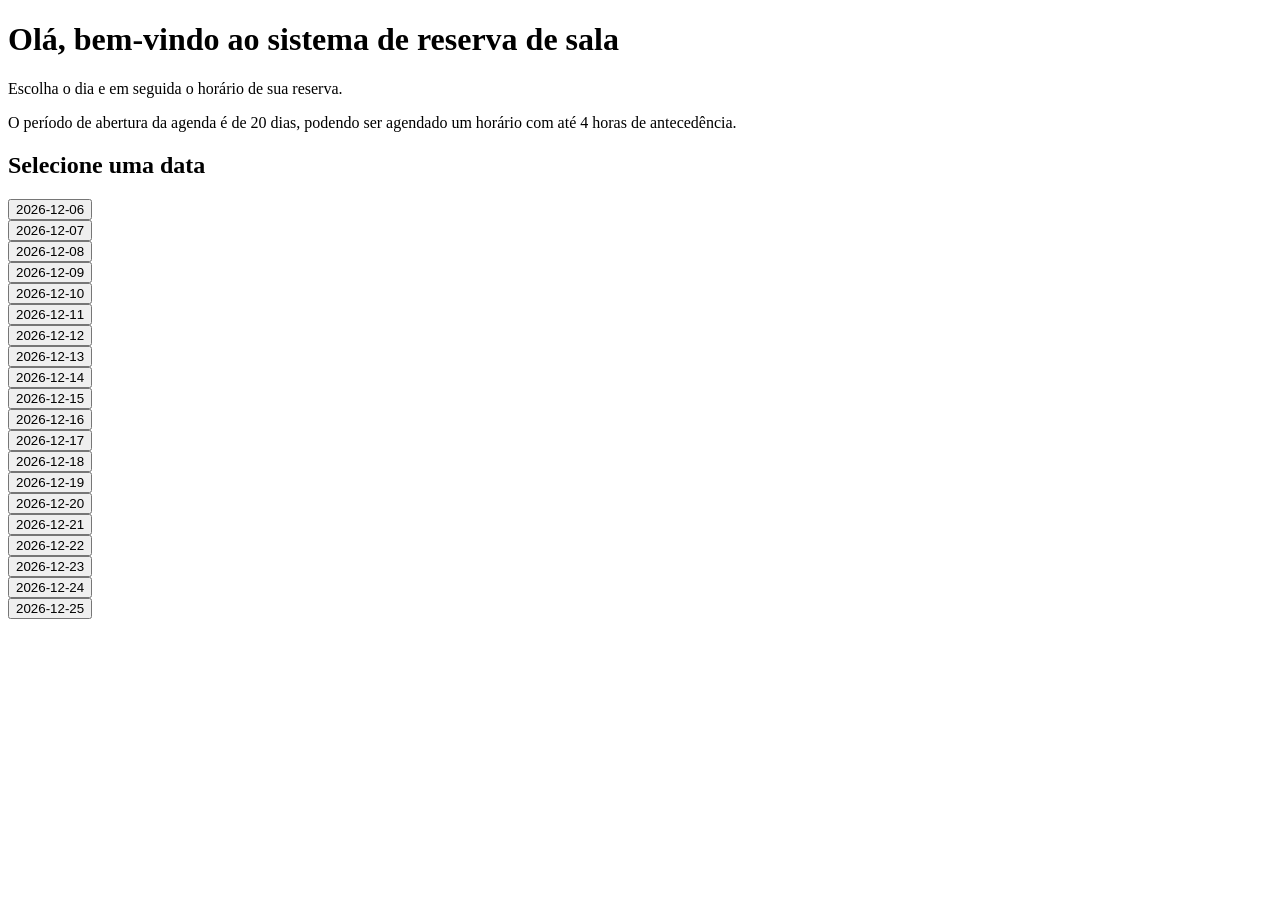
==== index.html @ 2f7a39b0 "first commit" ====
<!DOCTYPE html>
<html lang="pt-BR">
<head>
<meta charset="UTF-8">
<title>Reserva de Salas</title>
</head>
<body>

<h1>Olá, bem-vindo ao sistema de reserva de sala</h1>

<p>
Escolha o dia e em seguida o horário de sua reserva.
</p>

<p>
O período de abertura da agenda é de 20 dias, podendo ser agendado um horário com até 4 horas de antecedência.
</p>

<h2>Selecione uma data</h2>

<div id="calendario"></div>

<script>
const calendario = document.getElementById("calendario");

const hoje = new Date();

for(let i = 0; i < 20; i++) {

    const data = new Date();
    data.setDate(hoje.getDate() + i);

    const botao = document.createElement("button");

    const dataFormatada =
        data.getFullYear() + "-" +
        String(data.getMonth()+1).padStart(2,"0") + "-" +
        String(data.getDate()).padStart(2,"0");

    botao.innerText = dataFormatada;

    botao.onclick = function() {
        window.location.href =
        "horarios.html?data=" + dataFormatada;
    };

    calendario.appendChild(botao);
    calendario.appendChild(document.createElement("br"));
}
</script>

</body>
</html>
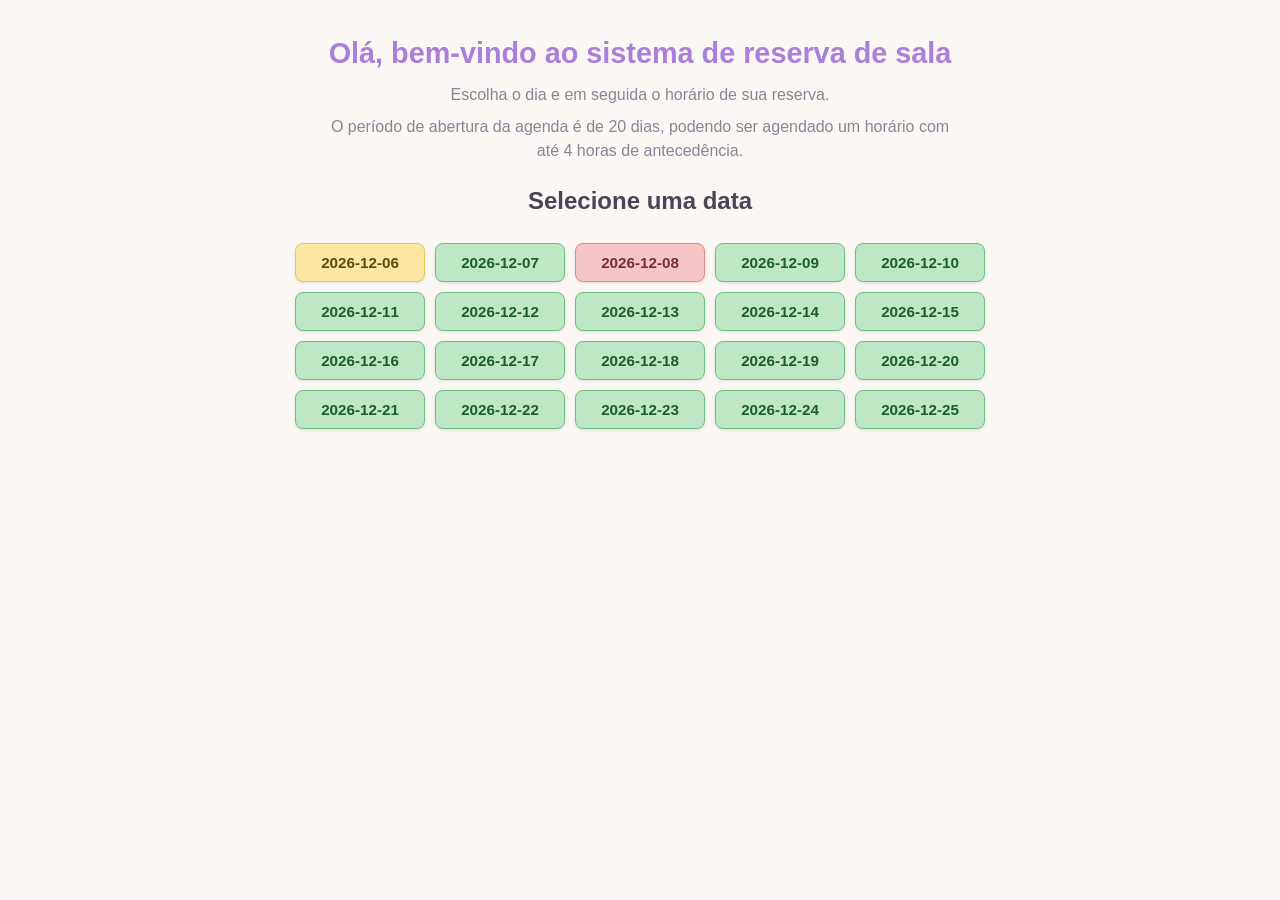
==== commit 405c2ff3: "Adiciona CSS" ====
--- a/index.html
+++ b/index.html
@@ -3,7 +3,7 @@
 <head>
 <meta charset="UTF-8">
 <title>Reserva de Salas</title>
-</head>
+<link rel="stylesheet" href="style.css">
 <body>
 
 <h1>Olá, bem-vindo ao sistema de reserva de sala</h1>
@@ -25,6 +25,16 @@
 
 const hoje = new Date();
 
+/* Datas de exemplo com todos os horários já agendados */
+const diasOcupados = [];
+const diaDemoOcupado = new Date();
+diaDemoOcupado.setDate(hoje.getDate() + 2);
+diasOcupados.push(
+    diaDemoOcupado.getFullYear() + "-" +
+    String(diaDemoOcupado.getMonth()+1).padStart(2,"0") + "-" +
+    String(diaDemoOcupado.getDate()).padStart(2,"0")
+);
+
 for(let i = 0; i < 20; i++) {
 
     const data = new Date();
@@ -39,13 +49,21 @@
 
     botao.innerText = dataFormatada;
 
-    botao.onclick = function() {
-        window.location.href =
-        "horarios.html?data=" + dataFormatada;
-    };
+    if(i === 0){
+        botao.classList.add("dia-hoje");
+    } else if(diasOcupados.includes(dataFormatada)){
+        botao.classList.add("dia-ocupado");
+        botao.disabled = true;
+    }
+
+    if(!botao.disabled){
+        botao.onclick = function() {
+            window.location.href =
+            "horarios.html?data=" + dataFormatada;
+        };
+    }
 
     calendario.appendChild(botao);
-    calendario.appendChild(document.createElement("br"));
 }
 </script>
 
--- a/style.css
+++ b/style.css
@@ -0,0 +1,309 @@
+/* ==========================================================
+   Sistema de Reserva de Salas — folha de estilos compartilhada
+   Paleta pastel, com cores intuitivas para status de disponibilidade
+   ========================================================== */
+
+:root {
+  --bg: #FBF7F4;              /* fundo geral, creme suave */
+  --surface: #FFFFFF;         /* cartões */
+  --surface-soft: #F3EEF7;    /* lavanda bem clara, para blocos de info */
+
+  --text: #4A4458;
+  --muted: #8B8496;
+
+  --accent: #C9A7EB;          /* lilás pastel — cor de marca */
+  --accent-dark: #A97FDB;
+
+  --livre: #BEE7C6;           /* verde pastel — disponível */
+  --livre-dark: #6FBF83;
+  --livre-text: #1E5C2E;
+
+  --ocupado: #F6C6C6;         /* rosa/vermelho pastel — indisponível */
+  --ocupado-dark: #E58A8A;
+  --ocupado-text: #7A2E2E;
+
+  --hoje: #FBE7A1;            /* amarelo pastel — data de hoje */
+  --hoje-dark: #E6C860;
+
+  --destaque: #FFE0B2;        /* pêssego pastel — itens selecionados */
+  --destaque-dark: #F2A65A;
+
+  --border: #E4DCEF;
+
+  --font-title: "Trebuchet MS", "Segoe UI", sans-serif;
+  --font-body: "Segoe UI", Arial, sans-serif;
+}
+
+* { box-sizing: border-box; }
+
+body {
+  margin: 0;
+  padding: 32px 16px 60px;
+  background: var(--bg);
+  color: var(--text);
+  font-family: var(--font-body);
+  line-height: 1.5;
+}
+
+h1 {
+  font-family: var(--font-title);
+  color: var(--accent-dark);
+  text-align: center;
+  font-size: 1.8rem;
+  margin: 0 0 8px;
+}
+
+h2, h3 {
+  font-family: var(--font-title);
+  color: var(--text);
+  text-align: center;
+}
+
+p {
+  max-width: 620px;
+  margin: 8px auto;
+  text-align: center;
+  color: var(--muted);
+}
+
+/* Caixas de informação (data selecionada / dados da reserva) */
+#dataSelecionada,
+#informacoes {
+  background: var(--surface-soft);
+  border: 1px solid var(--border);
+  color: var(--text);
+  font-weight: 600;
+  border-radius: 10px;
+  padding: 10px 18px;
+  max-width: 420px;
+  text-align: center;
+}
+
+/* ---------------- Botões em geral (reset pastel) ---------------- */
+
+button {
+  font-family: var(--font-body);
+  font-size: 0.95rem;
+  border: none;
+  border-radius: 8px;
+  padding: 10px 18px;
+  cursor: pointer;
+  transition: transform 0.12s ease, filter 0.12s ease, box-shadow 0.12s ease;
+  box-shadow: 0 1px 3px rgba(74, 68, 88, 0.15);
+}
+
+button:hover:not(:disabled) {
+  transform: translateY(-1px);
+  filter: brightness(1.03);
+  box-shadow: 0 3px 8px rgba(74, 68, 88, 0.18);
+}
+
+button:active:not(:disabled) {
+  transform: translateY(0);
+}
+
+button:disabled {
+  cursor: not-allowed;
+}
+
+/* ---------------- Calendário (index.html) ---------------- */
+
+#calendario {
+  display: flex;
+  flex-wrap: wrap;
+  justify-content: center;
+  gap: 10px;
+  max-width: 720px;
+  margin: 24px auto 0;
+}
+
+#calendario br {
+  display: none; /* o layout em flex/gap substitui as quebras de linha manuais */
+}
+
+#calendario button {
+  min-width: 130px;
+  background: var(--livre);
+  color: var(--livre-text);
+  font-weight: 600;
+  border: 1px solid var(--livre-dark);
+}
+
+#calendario button:hover:not(:disabled) {
+  background: var(--livre-dark);
+}
+
+/* dia já com horários agendados (uso opcional via JS: classList.add('dia-ocupado')) */
+#calendario button.dia-ocupado {
+  background: var(--ocupado);
+  color: var(--ocupado-text);
+  border-color: var(--ocupado-dark);
+}
+
+#calendario button.dia-ocupado:hover:not(:disabled) {
+  background: var(--ocupado-dark);
+}
+
+/* dia de hoje em destaque (uso opcional via JS: classList.add('dia-hoje')) */
+#calendario button.dia-hoje {
+  background: var(--hoje);
+  color: #5C4A12;
+  border-color: var(--hoje-dark);
+}
+
+#calendario button.dia-hoje:hover:not(:disabled) {
+  background: var(--hoje-dark);
+}
+
+/* ---------------- Horários (horarios.html) ---------------- */
+
+#horarios {
+  display: flex;
+  flex-wrap: wrap;
+  justify-content: center;
+  gap: 10px;
+  max-width: 640px;
+  margin: 24px auto 0;
+}
+
+#horarios br {
+  display: none;
+}
+
+#horarios button {
+  min-width: 90px;
+  font-weight: 600;
+}
+
+/* horário livre */
+#horarios button.horario-livre {
+  background: var(--livre);
+  color: var(--livre-text);
+  border: 1px solid var(--livre-dark);
+}
+
+#horarios button.horario-livre:hover:not(:disabled) {
+  background: var(--livre-dark);
+}
+
+/* horário já reservado */
+#horarios button.horario-ocupado {
+  background: var(--ocupado);
+  color: var(--ocupado-text);
+  border: 1px solid var(--ocupado-dark);
+  opacity: 0.9;
+}
+
+/* ---------------- Formulário de reserva (reserva.html) ---------------- */
+
+#formulario {
+  background: var(--surface);
+  border: 1px solid var(--border);
+  border-radius: 14px;
+  max-width: 520px;
+  margin: 24px auto 0;
+  padding: 28px 32px;
+  box-shadow: 0 2px 10px rgba(74, 68, 88, 0.08);
+}
+
+#formulario label {
+  font-weight: 600;
+  color: var(--text);
+  display: block;
+  margin-top: 14px;
+}
+
+#formulario input[type="text"],
+#formulario input[type="email"],
+#formulario input[type="tel"],
+#formulario textarea {
+  width: 100%;
+  font-family: var(--font-body);
+  font-size: 0.95rem;
+  padding: 9px 12px;
+  margin-top: 6px;
+  border: 1px solid var(--border);
+  border-radius: 8px;
+  background: var(--surface-soft);
+  color: var(--text);
+}
+
+#formulario input:focus,
+#formulario textarea:focus {
+  outline: none;
+  border-color: var(--accent);
+  box-shadow: 0 0 0 3px rgba(201, 167, 235, 0.35);
+  background: #FFFFFF;
+}
+
+#formulario textarea {
+  min-height: 80px;
+  resize: vertical;
+}
+
+/* --- Itens disponíveis na sala: bloco em destaque --- */
+
+#formulario h3 {
+  margin-top: 26px;
+  color: var(--accent-dark);
+}
+
+/* Envolve cada checkbox + texto (ver observação na resposta) */
+.item-opcao {
+  display: flex;
+  align-items: center;
+  gap: 10px;
+  background: var(--surface-soft);
+  border: 1.5px solid var(--border);
+  border-radius: 10px;
+  padding: 10px 14px;
+  margin-bottom: 8px;
+  font-weight: 600;
+  color: var(--text);
+  cursor: pointer;
+  transition: background 0.15s ease, border-color 0.15s ease, transform 0.1s ease;
+}
+
+.item-opcao:hover {
+  border-color: var(--accent);
+  background: #FBF3FF;
+}
+
+.item-opcao input[type="checkbox"] {
+  width: 18px;
+  height: 18px;
+  accent-color: var(--accent-dark);
+  cursor: pointer;
+}
+
+/* destaque quando o item está selecionado */
+.item-opcao:has(input:checked) {
+  background: var(--destaque);
+  border-color: var(--destaque-dark);
+  color: #6B3A00;
+  transform: translateX(2px);
+}
+
+.itens-lista {
+  display: grid;
+  grid-template-columns: repeat(auto-fit, minmax(220px, 1fr));
+  gap: 10px;
+  margin-top: 12px;
+}
+
+/* --- Botão de confirmação --- */
+
+#formulario button[type="submit"] {
+  margin-top: 24px;
+  width: 100%;
+  background: var(--accent);
+  color: #3A2A55;
+  font-weight: 700;
+  font-size: 1rem;
+  padding: 12px 18px;
+}
+
+#formulario button[type="submit"]:hover {
+  background: var(--accent-dark);
+  color: #FFFFFF;
+}
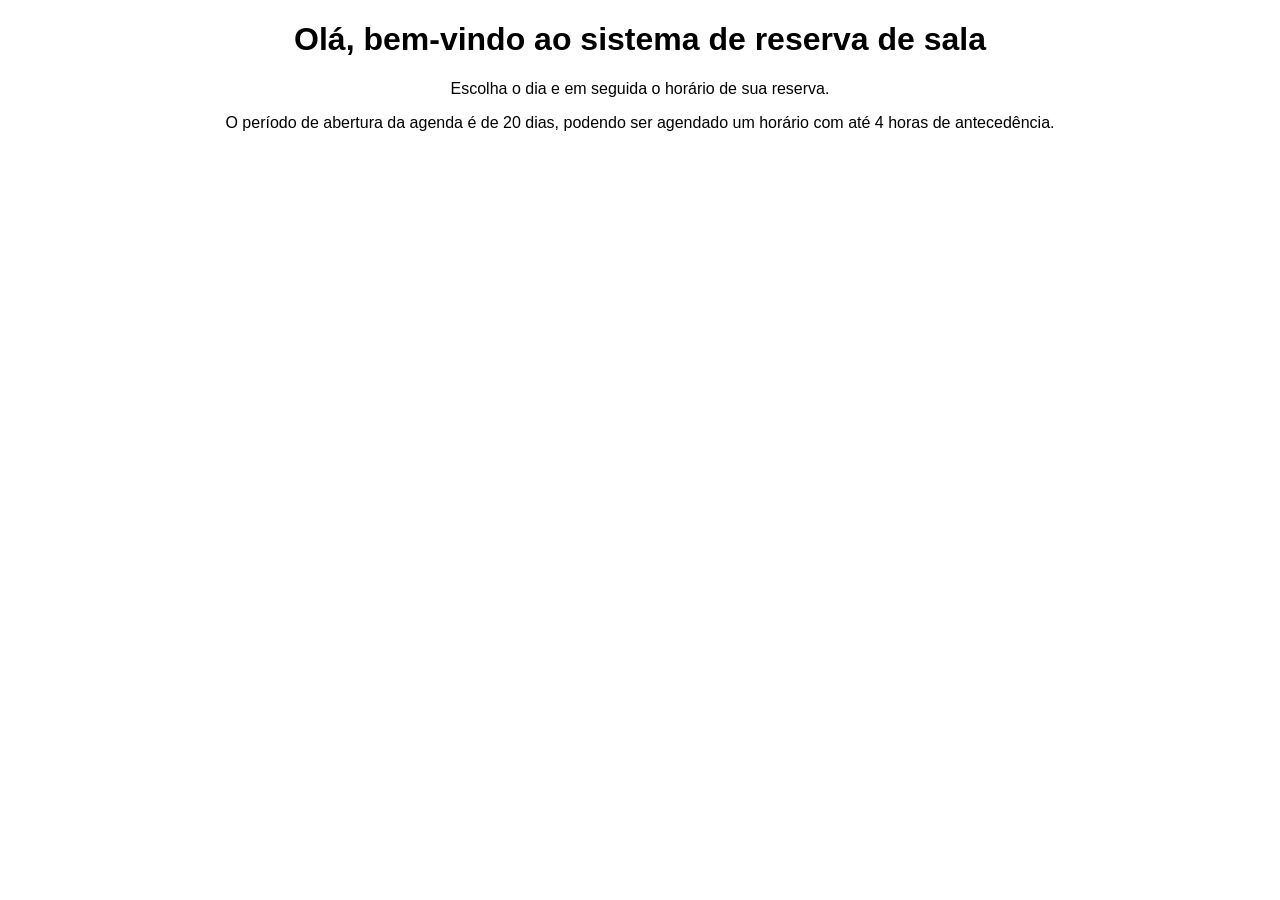
==== commit bf41c585: "Alteração 01" ====
--- a/index.html
+++ b/index.html
@@ -3,7 +3,55 @@
 <head>
 <meta charset="UTF-8">
 <title>Reserva de Salas</title>
-<link rel="stylesheet" href="style.css">
+
+<style>
+
+body{
+    font-family: Arial, sans-serif;
+    text-align: center;
+}
+
+table{
+    margin: auto;
+    border-collapse: collapse;
+}
+
+th, td{
+    width: 60px;
+    height: 60px;
+    border: 1px solid #ccc;
+    text-align: center;
+}
+
+.disponivel{
+    background-color: #90EE90;
+    cursor: pointer;
+}
+
+.ocupado{
+    background-color: #FF6B6B;
+    color: white;
+}
+
+.fimSemana{
+    background-color: #D3D3D3;
+    color: #666;
+}
+
+.hoje{
+    background-color: #4A90E2;
+    color: white;
+    font-weight: bold;
+}
+
+.inativo{
+    background-color: #EEEEEE;
+    color: #999;
+}
+
+</style>
+</head>
+
 <body>
 
 <h1>Olá, bem-vindo ao sistema de reserva de sala</h1>
@@ -16,56 +64,28 @@
 O período de abertura da agenda é de 20 dias, podendo ser agendado um horário com até 4 horas de antecedência.
 </p>
 
-<h2>Selecione uma data</h2>
-
 <div id="calendario"></div>
 
 <script>
+
 const calendario = document.getElementById("calendario");
 
 const hoje = new Date();
 
-/* Datas de exemplo com todos os horários já agendados */
+const ano = hoje.getFullYear();
+const mes = hoje.getMonth();
+
+const nomesMeses = [
+"Janeiro","Fevereiro","Março","Abril",
+"Maio","Junho","Julho","Agosto",
+"Setembro","Outubro","Novembro","Dezembro"
+];
+
+const diasSemana = [
+"Dom","Seg","Ter","Qua","Qui","Sex","Sáb"
+];
+
 const diasOcupados = [];
-const diaDemoOcupado = new Date();
-diaDemoOcupado.setDate(hoje.getDate() + 2);
-diasOcupados.push(
-    diaDemoOcupado.getFullYear() + "-" +
-    String(diaDemoOcupado.getMonth()+1).padStart(2,"0") + "-" +
-    String(diaDemoOcupado.getDate()).padStart(2,"0")
-);
 
-for(let i = 0; i < 20; i++) {
-
-    const data = new Date();
-    data.setDate(hoje.getDate() + i);
-
-    const botao = document.createElement("button");
-
-    const dataFormatada =
-        data.getFullYear() + "-" +
-        String(data.getMonth()+1).padStart(2,"0") + "-" +
-        String(data.getDate()).padStart(2,"0");
-
-    botao.innerText = dataFormatada;
-
-    if(i === 0){
-        botao.classList.add("dia-hoje");
-    } else if(diasOcupados.includes(dataFormatada)){
-        botao.classList.add("dia-ocupado");
-        botao.disabled = true;
-    }
-
-    if(!botao.disabled){
-        botao.onclick = function() {
-            window.location.href =
-            "horarios.html?data=" + dataFormatada;
-        };
-    }
-
-    calendario.appendChild(botao);
-}
-</script>
-
-</body>
-</html>+/* Exemplo de dias ocupados */
+let
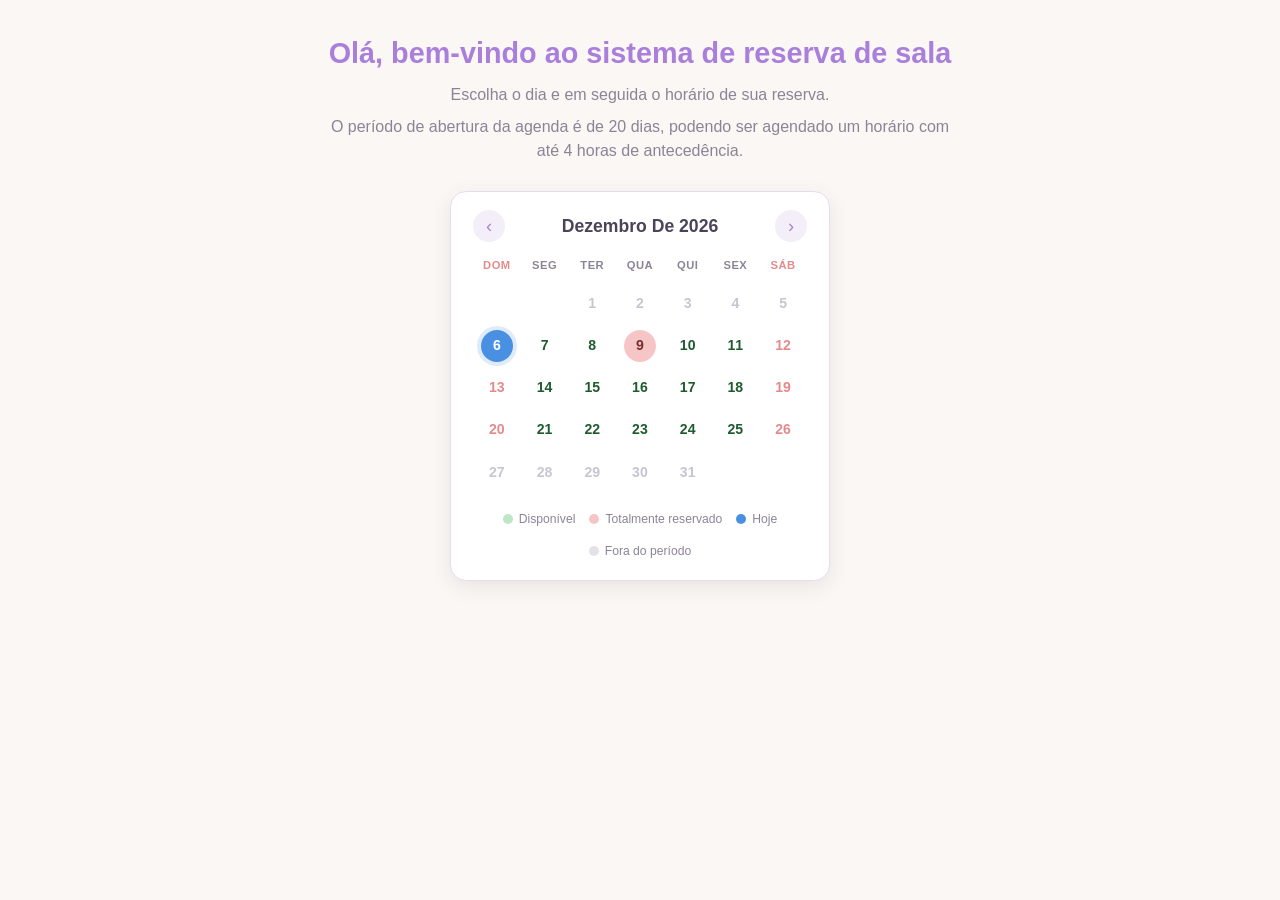
==== commit 121f94d4: "Calendário em tabela estilo Windows com estados de disponibilidade" ====
--- a/index.html
+++ b/index.html
@@ -3,53 +3,7 @@
 <head>
 <meta charset="UTF-8">
 <title>Reserva de Salas</title>
-
-<style>
-
-body{
-    font-family: Arial, sans-serif;
-    text-align: center;
-}
-
-table{
-    margin: auto;
-    border-collapse: collapse;
-}
-
-th, td{
-    width: 60px;
-    height: 60px;
-    border: 1px solid #ccc;
-    text-align: center;
-}
-
-.disponivel{
-    background-color: #90EE90;
-    cursor: pointer;
-}
-
-.ocupado{
-    background-color: #FF6B6B;
-    color: white;
-}
-
-.fimSemana{
-    background-color: #D3D3D3;
-    color: #666;
-}
-
-.hoje{
-    background-color: #4A90E2;
-    color: white;
-    font-weight: bold;
-}
-
-.inativo{
-    background-color: #EEEEEE;
-    color: #999;
-}
-
-</style>
+<link rel="stylesheet" href="style.css">
 </head>
 
 <body>
@@ -68,12 +22,7 @@
 
 <script>
 
-const calendario = document.getElementById("calendario");
-
-const hoje = new Date();
-
-const ano = hoje.getFullYear();
-const mes = hoje.getMonth();
+const calendarioDiv = document.getElementById("calendario");
 
 const nomesMeses = [
 "Janeiro","Fevereiro","Março","Abril",
@@ -81,11 +30,188 @@
 "Setembro","Outubro","Novembro","Dezembro"
 ];
 
-const diasSemana = [
-"Dom","Seg","Ter","Qua","Qui","Sex","Sáb"
-];
-
+const diasSemana = ["Dom","Seg","Ter","Qua","Qui","Sex","Sáb"];
+
+const hoje = new Date();
+hoje.setHours(0,0,0,0);
+
+/* Limite de abertura da agenda: 20 dias a partir de hoje */
+const limiteAgenda = new Date(hoje);
+limiteAgenda.setDate(hoje.getDate() + 20);
+
+function formatarData(data){
+    return data.getFullYear() + "-" +
+        String(data.getMonth()+1).padStart(2,"0") + "-" +
+        String(data.getDate()).padStart(2,"0");
+}
+
+/* Exemplo de dia com todos os horários já ocupados */
 const diasOcupados = [];
-
-/* Exemplo de dias ocupados */
-let+const diaDemoOcupado = new Date(hoje);
+diaDemoOcupado.setDate(hoje.getDate() + 3);
+diasOcupados.push(formatarData(diaDemoOcupado));
+
+let mesExibido = hoje.getMonth();
+let anoExibido = hoje.getFullYear();
+
+function irParaHorarios(dataFormatada){
+    window.location.href = "horarios.html?data=" + dataFormatada;
+}
+
+function renderizarCalendario(){
+
+    calendarioDiv.innerHTML = "";
+
+    /* ---------- Cabeçalho com navegação entre meses ---------- */
+
+    const cabecalho = document.createElement("div");
+    cabecalho.classList.add("cal-cabecalho");
+
+    const btnAnterior = document.createElement("button");
+    btnAnterior.classList.add("cal-nav");
+    btnAnterior.innerText = "‹";
+    btnAnterior.title = "Mês anterior";
+    btnAnterior.onclick = function(){
+        mesExibido--;
+        if(mesExibido < 0){
+            mesExibido = 11;
+            anoExibido--;
+        }
+        renderizarCalendario();
+    };
+
+    const titulo = document.createElement("span");
+    titulo.classList.add("cal-titulo");
+    titulo.innerText = nomesMeses[mesExibido] + " de " + anoExibido;
+
+    const btnProximo = document.createElement("button");
+    btnProximo.classList.add("cal-nav");
+    btnProximo.innerText = "›";
+    btnProximo.title = "Próximo mês";
+    btnProximo.onclick = function(){
+        mesExibido++;
+        if(mesExibido > 11){
+            mesExibido = 0;
+            anoExibido++;
+        }
+        renderizarCalendario();
+    };
+
+    cabecalho.appendChild(btnAnterior);
+    cabecalho.appendChild(titulo);
+    cabecalho.appendChild(btnProximo);
+    calendarioDiv.appendChild(cabecalho);
+
+    /* ---------- Tabela do calendário ---------- */
+
+    const tabela = document.createElement("table");
+
+    const thead = document.createElement("thead");
+    const linhaCabecalho = document.createElement("tr");
+
+    diasSemana.forEach(function(nomeDia, indice){
+        const th = document.createElement("th");
+        th.innerText = nomeDia;
+        if(indice === 0 || indice === 6){
+            th.classList.add("fimSemana");
+        }
+        linhaCabecalho.appendChild(th);
+    });
+
+    thead.appendChild(linhaCabecalho);
+    tabela.appendChild(thead);
+
+    const tbody = document.createElement("tbody");
+
+    const primeiroDiaMes = new Date(anoExibido, mesExibido, 1);
+    const ultimoDiaMes = new Date(anoExibido, mesExibido + 1, 0);
+    const diaSemanaInicio = primeiroDiaMes.getDay();
+    const totalDiasMes = ultimoDiaMes.getDate();
+
+    let linha = document.createElement("tr");
+
+    for(let i = 0; i < diaSemanaInicio; i++){
+        const celulaVazia = document.createElement("td");
+        celulaVazia.classList.add("inativo");
+        celulaVazia.innerHTML = "<span class='cal-numero'></span>";
+        linha.appendChild(celulaVazia);
+    }
+
+    let colunaAtual = diaSemanaInicio;
+
+    for(let diaAtual = 1; diaAtual <= totalDiasMes; diaAtual++){
+
+        if(colunaAtual === 7){
+            tbody.appendChild(linha);
+            linha = document.createElement("tr");
+            colunaAtual = 0;
+        }
+
+        const dataCelula = new Date(anoExibido, mesExibido, diaAtual);
+        dataCelula.setHours(0,0,0,0);
+
+        const dataFormatada = formatarData(dataCelula);
+        const diaDaSemana = dataCelula.getDay();
+
+        const celula = document.createElement("td");
+        celula.innerHTML = "<span class='cal-numero'>" + diaAtual + "</span>";
+
+        if(dataCelula.getTime() < hoje.getTime() || dataCelula.getTime() > limiteAgenda.getTime()){
+
+            /* fora do período de agendamento permitido */
+            celula.classList.add("inativo");
+
+        } else if(dataCelula.getTime() === hoje.getTime()){
+
+            celula.classList.add("hoje");
+            celula.onclick = function(){ irParaHorarios(dataFormatada); };
+
+        } else if(diasOcupados.includes(dataFormatada)){
+
+            celula.classList.add("ocupado");
+
+        } else if(diaDaSemana === 0 || diaDaSemana === 6){
+
+            celula.classList.add("fimSemana");
+            celula.onclick = function(){ irParaHorarios(dataFormatada); };
+
+        } else {
+
+            celula.classList.add("disponivel");
+            celula.onclick = function(){ irParaHorarios(dataFormatada); };
+        }
+
+        linha.appendChild(celula);
+        colunaAtual++;
+    }
+
+    while(colunaAtual < 7){
+        const celulaVazia = document.createElement("td");
+        celulaVazia.classList.add("inativo");
+        celulaVazia.innerHTML = "<span class='cal-numero'></span>";
+        linha.appendChild(celulaVazia);
+        colunaAtual++;
+    }
+
+    tbody.appendChild(linha);
+    tabela.appendChild(tbody);
+    calendarioDiv.appendChild(tabela);
+
+    /* ---------- Legenda ---------- */
+
+    const legenda = document.createElement("div");
+    legenda.classList.add("cal-legenda");
+    legenda.innerHTML =
+        "<span><i class='bola disponivel'></i> Disponível</span>" +
+        "<span><i class='bola ocupado'></i> Totalmente reservado</span>" +
+        "<span><i class='bola hoje'></i> Hoje</span>" +
+        "<span><i class='bola inativo'></i> Fora do período</span>";
+    calendarioDiv.appendChild(legenda);
+}
+
+renderizarCalendario();
+
+</script>
+
+</body>
+</html>
--- a/style.css
+++ b/style.css
@@ -0,0 +1,438 @@
+/* ==========================================================
+   Sistema de Reserva de Salas — folha de estilos compartilhada
+   Paleta pastel, com cores intuitivas para status de disponibilidade
+   ========================================================== */
+
+:root {
+  --bg: #FBF7F4;              /* fundo geral, creme suave */
+  --surface: #FFFFFF;         /* cartões */
+  --surface-soft: #F3EEF7;    /* lavanda bem clara, para blocos de info */
+
+  --text: #4A4458;
+  --muted: #8B8496;
+
+  --accent: #C9A7EB;          /* lilás pastel — cor de marca */
+  --accent-dark: #A97FDB;
+
+  --livre: #BEE7C6;           /* verde pastel — disponível */
+  --livre-dark: #6FBF83;
+  --livre-text: #1E5C2E;
+
+  --ocupado: #F6C6C6;         /* rosa/vermelho pastel — indisponível */
+  --ocupado-dark: #E58A8A;
+  --ocupado-text: #7A2E2E;
+
+  --hoje: #FBE7A1;            /* amarelo pastel — data de hoje */
+  --hoje-dark: #E6C860;
+
+  --destaque: #FFE0B2;        /* pêssego pastel — itens selecionados */
+  --destaque-dark: #F2A65A;
+
+  --border: #E4DCEF;
+
+  --font-title: "Trebuchet MS", "Segoe UI", sans-serif;
+  --font-body: "Segoe UI", Arial, sans-serif;
+}
+
+* { box-sizing: border-box; }
+
+body {
+  margin: 0;
+  padding: 32px 16px 60px;
+  background: var(--bg);
+  color: var(--text);
+  font-family: var(--font-body);
+  line-height: 1.5;
+}
+
+h1 {
+  font-family: var(--font-title);
+  color: var(--accent-dark);
+  text-align: center;
+  font-size: 1.8rem;
+  margin: 0 0 8px;
+}
+
+h2, h3 {
+  font-family: var(--font-title);
+  color: var(--text);
+  text-align: center;
+}
+
+p {
+  max-width: 620px;
+  margin: 8px auto;
+  text-align: center;
+  color: var(--muted);
+}
+
+/* Caixas de informação (data selecionada / dados da reserva) */
+#dataSelecionada,
+#informacoes {
+  background: var(--surface-soft);
+  border: 1px solid var(--border);
+  color: var(--text);
+  font-weight: 600;
+  border-radius: 10px;
+  padding: 10px 18px;
+  max-width: 420px;
+  text-align: center;
+}
+
+/* ---------------- Botões em geral (reset pastel) ---------------- */
+
+button {
+  font-family: var(--font-body);
+  font-size: 0.95rem;
+  border: none;
+  border-radius: 8px;
+  padding: 10px 18px;
+  cursor: pointer;
+  transition: transform 0.12s ease, filter 0.12s ease, box-shadow 0.12s ease;
+  box-shadow: 0 1px 3px rgba(74, 68, 88, 0.15);
+}
+
+button:hover:not(:disabled) {
+  transform: translateY(-1px);
+  filter: brightness(1.03);
+  box-shadow: 0 3px 8px rgba(74, 68, 88, 0.18);
+}
+
+button:active:not(:disabled) {
+  transform: translateY(0);
+}
+
+button:disabled {
+  cursor: not-allowed;
+}
+
+/* ---------------- Calendário (index.html) — estilo "app de calendário" ---------------- */
+
+#calendario {
+  max-width: 380px;
+  margin: 28px auto 0;
+  background: var(--surface);
+  border: 1px solid var(--border);
+  border-radius: 16px;
+  padding: 18px 22px 20px;
+  box-shadow: 0 6px 20px rgba(74, 68, 88, 0.10);
+}
+
+/* cabeçalho com mês/ano e setas de navegação */
+
+.cal-cabecalho {
+  display: flex;
+  align-items: center;
+  justify-content: space-between;
+  margin-bottom: 14px;
+}
+
+.cal-titulo {
+  font-family: var(--font-title);
+  font-size: 1.1rem;
+  font-weight: 700;
+  color: var(--text);
+  text-transform: capitalize;
+}
+
+.cal-nav {
+  width: 32px;
+  height: 32px;
+  min-width: 32px;
+  padding: 0;
+  border-radius: 50%;
+  background: var(--surface-soft);
+  color: var(--accent-dark);
+  font-size: 1.15rem;
+  line-height: 1;
+  display: flex;
+  align-items: center;
+  justify-content: center;
+  box-shadow: none;
+}
+
+.cal-nav:hover {
+  background: var(--accent);
+  color: #FFFFFF;
+  transform: none;
+}
+
+/* grade do calendário */
+
+#calendario table {
+  width: 100%;
+  border-collapse: collapse;
+  table-layout: fixed;
+}
+
+#calendario th {
+  width: 14.28%;
+  padding-bottom: 8px;
+  font-size: 0.7rem;
+  font-weight: 700;
+  text-transform: uppercase;
+  letter-spacing: 0.5px;
+  color: var(--muted);
+  text-align: center;
+}
+
+#calendario th.fimSemana {
+  color: var(--ocupado-dark);
+}
+
+#calendario td {
+  width: 14.28%;
+  height: 42px;
+  text-align: center;
+  vertical-align: middle;
+  padding: 2px 0;
+}
+
+/* bolha numérica de cada dia (o "círculo" no estilo Windows Calendar) */
+
+.cal-numero {
+  display: inline-flex;
+  align-items: center;
+  justify-content: center;
+  width: 32px;
+  height: 32px;
+  margin: 0 auto;
+  border-radius: 50%;
+  font-size: 0.88rem;
+  font-weight: 600;
+  color: var(--text);
+  transition: background 0.15s ease, color 0.15s ease, transform 0.1s ease;
+}
+
+/* dia disponível */
+td.disponivel { cursor: pointer; }
+td.disponivel .cal-numero { color: var(--livre-text); }
+td.disponivel:hover .cal-numero { background: var(--livre); }
+td.disponivel:active .cal-numero { transform: scale(0.9); }
+
+/* fim de semana (clicável, mas visualmente diferenciado) */
+td.fimSemana { cursor: pointer; }
+td.fimSemana .cal-numero { color: var(--ocupado-dark); }
+td.fimSemana:hover .cal-numero { background: var(--surface-soft); }
+td.fimSemana:active .cal-numero { transform: scale(0.9); }
+
+/* dia totalmente reservado — não clicável */
+td.ocupado { cursor: not-allowed; }
+td.ocupado .cal-numero {
+  background: var(--ocupado);
+  color: var(--ocupado-text);
+}
+
+/* hoje — destaque cheio, como no Windows Calendar */
+td.hoje { cursor: pointer; }
+td.hoje .cal-numero {
+  background: #4A90E2;
+  color: #FFFFFF;
+  font-weight: 700;
+  box-shadow: 0 0 0 4px rgba(74, 144, 226, 0.18);
+}
+td.hoje:hover .cal-numero { background: #3E7FCB; }
+td.hoje:active .cal-numero { transform: scale(0.9); }
+
+/* dias fora do período de agendamento (passado ou além do limite de 20 dias) */
+td.inativo { cursor: default; }
+td.inativo .cal-numero { color: #C9C4D1; }
+
+/* legenda abaixo do calendário */
+
+.cal-legenda {
+  display: flex;
+  flex-wrap: wrap;
+  gap: 14px;
+  justify-content: center;
+  margin-top: 16px;
+  font-size: 0.76rem;
+  color: var(--muted);
+}
+
+.cal-legenda span {
+  display: inline-flex;
+  align-items: center;
+  gap: 6px;
+}
+
+.cal-legenda .bola {
+  display: inline-block;
+  width: 10px;
+  height: 10px;
+  border-radius: 50%;
+}
+
+.cal-legenda .bola.disponivel { background: var(--livre); }
+.cal-legenda .bola.ocupado { background: var(--ocupado); }
+.cal-legenda .bola.hoje { background: #4A90E2; }
+.cal-legenda .bola.inativo { background: #E4E1E9; }
+
+/* ---------------- Botão "voltar" (horarios.html / reserva.html) ---------------- */
+
+.btn-voltar {
+  display: inline-block;
+  margin: 0 auto 18px;
+  background: var(--surface);
+  color: var(--accent-dark);
+  border: 1px solid var(--border);
+  font-weight: 600;
+}
+
+.btn-voltar:hover {
+  background: var(--surface-soft);
+  border-color: var(--accent);
+}
+
+/* ---------------- Horários (horarios.html) ---------------- */
+
+#horarios {
+  display: flex;
+  flex-wrap: wrap;
+  justify-content: center;
+  gap: 10px;
+  max-width: 640px;
+  margin: 24px auto 0;
+}
+
+#horarios br {
+  display: none;
+}
+
+#horarios button {
+  min-width: 90px;
+  font-weight: 600;
+}
+
+/* horário livre */
+#horarios button.horario-livre {
+  background: var(--livre);
+  color: var(--livre-text);
+  border: 1px solid var(--livre-dark);
+}
+
+#horarios button.horario-livre:hover:not(:disabled) {
+  background: var(--livre-dark);
+}
+
+/* horário já reservado */
+#horarios button.horario-ocupado {
+  background: var(--ocupado);
+  color: var(--ocupado-text);
+  border: 1px solid var(--ocupado-dark);
+  opacity: 0.9;
+}
+
+/* ---------------- Formulário de reserva (reserva.html) ---------------- */
+
+#formulario {
+  background: var(--surface);
+  border: 1px solid var(--border);
+  border-radius: 14px;
+  max-width: 520px;
+  margin: 24px auto 0;
+  padding: 28px 32px;
+  box-shadow: 0 2px 10px rgba(74, 68, 88, 0.08);
+}
+
+#formulario label {
+  font-weight: 600;
+  color: var(--text);
+  display: block;
+  margin-top: 14px;
+}
+
+#formulario input[type="text"],
+#formulario input[type="email"],
+#formulario input[type="tel"],
+#formulario textarea {
+  width: 100%;
+  font-family: var(--font-body);
+  font-size: 0.95rem;
+  padding: 9px 12px;
+  margin-top: 6px;
+  border: 1px solid var(--border);
+  border-radius: 8px;
+  background: var(--surface-soft);
+  color: var(--text);
+}
+
+#formulario input:focus,
+#formulario textarea:focus {
+  outline: none;
+  border-color: var(--accent);
+  box-shadow: 0 0 0 3px rgba(201, 167, 235, 0.35);
+  background: #FFFFFF;
+}
+
+#formulario textarea {
+  min-height: 80px;
+  resize: vertical;
+}
+
+/* --- Itens disponíveis na sala: bloco em destaque --- */
+
+#formulario h3 {
+  margin-top: 26px;
+  color: var(--accent-dark);
+}
+
+/* Envolve cada checkbox + texto (ver observação na resposta) */
+.item-opcao {
+  display: flex;
+  align-items: center;
+  gap: 10px;
+  background: var(--surface-soft);
+  border: 1.5px solid var(--border);
+  border-radius: 10px;
+  padding: 10px 14px;
+  margin-bottom: 8px;
+  font-weight: 600;
+  color: var(--text);
+  cursor: pointer;
+  transition: background 0.15s ease, border-color 0.15s ease, transform 0.1s ease;
+}
+
+.item-opcao:hover {
+  border-color: var(--accent);
+  background: #FBF3FF;
+}
+
+.item-opcao input[type="checkbox"] {
+  width: 18px;
+  height: 18px;
+  accent-color: var(--accent-dark);
+  cursor: pointer;
+}
+
+/* destaque quando o item está selecionado */
+.item-opcao:has(input:checked) {
+  background: var(--destaque);
+  border-color: var(--destaque-dark);
+  color: #6B3A00;
+  transform: translateX(2px);
+}
+
+.itens-lista {
+  display: grid;
+  grid-template-columns: repeat(auto-fit, minmax(220px, 1fr));
+  gap: 10px;
+  margin-top: 12px;
+}
+
+/* --- Botão de confirmação --- */
+
+#formulario button[type="submit"] {
+  margin-top: 24px;
+  width: 100%;
+  background: var(--accent);
+  color: #3A2A55;
+  font-weight: 700;
+  font-size: 1rem;
+  padding: 12px 18px;
+}
+
+#formulario button[type="submit"]:hover {
+  background: var(--accent-dark);
+  color: #FFFFFF;
+}
